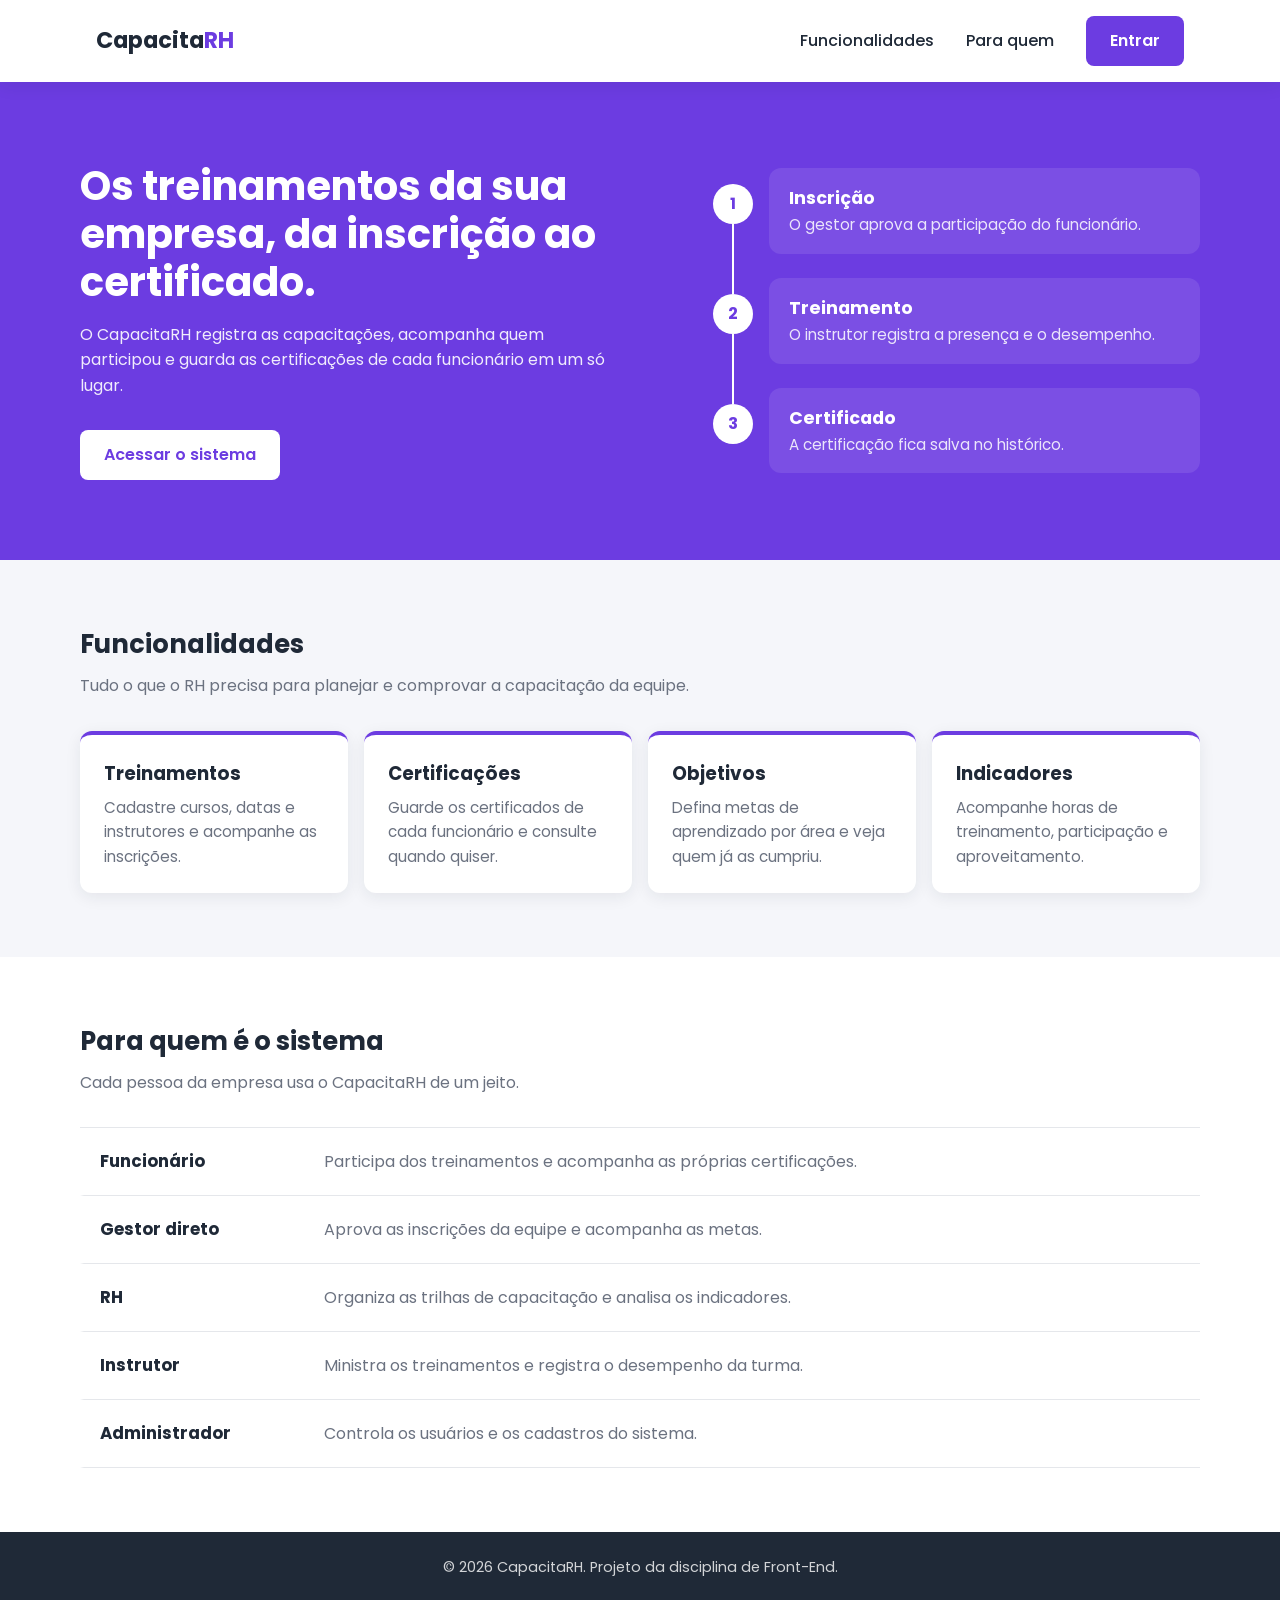
==== index.html @ 15e63d39 "feat: primeira sprint" ====
<!DOCTYPE html>
<html lang="pt-BR">
<head>
    <meta charset="UTF-8">
    <meta name="viewport" content="width=device-width, initial-scale=1.0">
    <title>CapacitaRH | Gestão de Treinamentos</title>
    <link rel="preconnect" href="https://fonts.googleapis.com">
    <link rel="preconnect" href="https://fonts.gstatic.com" crossorigin>
    <link href="https://fonts.googleapis.com/css2?family=Poppins:wght@400;500;600;700&display=swap" rel="stylesheet">

    <link rel="stylesheet" href="css/style.css">
</head>
<body>
    <header class="header">
        <div class="header__container">
            <a href="index.html" class="header__logo">Capacita<span>RH</span></a>

            <button class="header__toggle" id="menu-toggle" aria-label="Abrir menu" aria-expanded="false" aria-controls="menu">
                <span class="header__toggle-bar"></span>
                <span class="header__toggle-bar"></span>
                <span class="header__toggle-bar"></span>
            </button>

            <nav class="header__nav" id="menu">
                <ul class="header__list">
                    <li><a href="#funcionalidades" class="header__link">Funcionalidades</a></li>
                    <li><a href="#para-quem" class="header__link">Para quem</a></li>
                    <li><a href="login.html" class="btn btn--primary">Entrar</a></li>
                </ul>
            </nav>
        </div>
    </header>

    <main>
        <section class="hero">
            <div class="hero__container">
                <div class="hero__texto">
                    <h1 class="hero__titulo">Os treinamentos da sua empresa, da inscrição ao certificado.</h1>
                    <p class="hero__subtitulo">O CapacitaRH registra as capacitações, acompanha quem participou e guarda as certificações de cada funcionário em um só lugar.</p>
                    <a href="login.html" class="btn btn--claro">Acessar o sistema</a>
                </div>
                
                <ol class="trilha" aria-label="Etapas de uma capacitação">
                    <li class="trilha__etapa">
                        <strong class="trilha__nome">Inscrição</strong>
                        <span class="trilha__texto">O gestor aprova a participação do funcionário.</span>
                    </li>
                    <li class="trilha__etapa">
                        <strong class="trilha__nome">Treinamento</strong>
                        <span class="trilha__texto">O instrutor registra a presença e o desempenho.</span>
                    </li>
                    <li class="trilha__etapa">
                        <strong class="trilha__nome">Certificado</strong>
                        <span class="trilha__texto">A certificação fica salva no histórico.</span>
                    </li>
                </ol>
            </div>
        </section>

        <section class="secao" id="funcionalidades">
            <div class="secao__container">
                <h2 class="secao__titulo">Funcionalidades</h2>
                <p class="secao__descricao">Tudo o que o RH precisa para planejar e comprovar a capacitação da equipe.</p>

                <div class="cards">
                    <article class="card">
                        <h3 class="card__titulo">Treinamentos</h3>
                        <p class="card__texto">Cadastre cursos, datas e instrutores e acompanhe as inscrições.</p>
                    </article>

                    <article class="card">
                        <h3 class="card__titulo">Certificações</h3>
                        <p class="card__texto">Guarde os certificados de cada funcionário e consulte quando quiser.</p>
                    </article>

                    <article class="card">
                        <h3 class="card__titulo">Objetivos</h3>
                        <p class="card__texto">Defina metas de aprendizado por área e veja quem já as cumpriu.</p>
                    </article>
                    <article class="card">
                        <h3 class="card__titulo">Indicadores</h3>
                        <p class="card__texto">Acompanhe horas de treinamento, participação e aproveitamento.</p>
                    </article>
                </div>
            </div>
        </section>

        <section class="secao secao--branca" id="para-quem">
            <div class="secao__container">
                <h2 class="secao__titulo">Para quem é o sistema</h2>
                <p class="secao__descricao">Cada pessoa da empresa usa o CapacitaRH de um jeito.</p>

                <ul class="publico">
                    <li class="publico__item">
                        <h3 class="publico__nome">Funcionário</h3>
                        <p class="publico__papel">Participa dos treinamentos e acompanha as próprias certificações.</p>
                    </li>
                    <li class="publico__item">
                        <h3 class="publico__nome">Gestor direto</h3>
                        <p class="publico__papel">Aprova as inscrições da equipe e acompanha as metas.</p>
                    </li>
                    <li class="publico__item">
                        <h3 class="publico__nome">RH</h3>
                        <p class="publico__papel">Organiza as trilhas de capacitação e analisa os indicadores.</p>
                    </li>
                    <li class="publico__item">
                        <h3 class="publico__nome">Instrutor</h3>
                        <p class="publico__papel">Ministra os treinamentos e registra o desempenho da turma.</p>
                    </li>
                    <li class="publico__item">
                        <h3 class="publico__nome">Administrador</h3>
                        <p class="publico__papel">Controla os usuários e os cadastros do sistema.</p>
                    </li>
                </ul>
            </div>
        </section>
    </main>
    
    <footer class="footer">
        <p>&copy; <span id="ano">2026</span> CapacitaRH. Projeto da disciplina de Front-End.</p>
    </footer>

    <script src="js/index.js"></script>
</body>
</html>
---- css/style.css ----
/* =========================================
   CapacitaRH - Tela Inicial (index.css)
   ========================================= */

/* 1. VARIÁVEIS (identidade visual) */
:root {
  --cor-primaria: #6C3CE1;
  --cor-primaria-escura: #5528C4;
  --cor-primaria-clara: #EEE8FD;
  --cor-sucesso: #22C55E;
  --cor-perigo: #EF4444;
  --cor-fundo: #F5F6FA;
  --cor-texto: #1F2937;
  --cor-texto-suave: #6B7280;
  --cor-borda: #E5E7EB;
  --cor-branca: #FFFFFF;

  --fonte: 'Poppins', sans-serif;
  --raio-botao: 8px;
  --raio-card: 12px;
  --sombra: 0 4px 16px rgba(31, 41, 55, 0.08);
  --sombra-forte: 0 12px 28px rgba(108, 60, 225, 0.20);
  --transicao: 0.25s ease;
}

/* 2. RESET */
*,
*::before,
*::after {
  box-sizing: border-box;
  margin: 0;
  padding: 0;
}

html {
  scroll-behavior: smooth;
}

body {
  font-family: var(--fonte);
  color: var(--cor-texto);
  background-color: var(--cor-fundo);
  line-height: 1.6;
}

a {
  color: inherit;
  text-decoration: none;
}

ul,
ol {
  list-style: none;
}

/* 3. BOTÕES */
.btn {
  display: inline-block;
  padding: 12px 24px;
  border-radius: var(--raio-botao);
  font-weight: 600;
  transition: background-color var(--transicao), transform var(--transicao), box-shadow var(--transicao);
}

.btn:active {
  transform: scale(0.96);
}

.btn--primary {
  background-color: var(--cor-primaria);
  color: var(--cor-branca);
}

.btn--primary:hover {
  background-color: var(--cor-primaria-escura);
}

.btn--claro {
  background-color: var(--cor-branca);
  color: var(--cor-primaria);
}

.btn--claro:hover {
  background-color: var(--cor-primaria-clara);
  box-shadow: 0 8px 20px rgba(0, 0, 0, 0.20);
}

/* Contorno visível ao navegar pelo teclado (Tab) */
:focus-visible {
  outline: 3px solid var(--cor-primaria);
  outline-offset: 3px;
}

/* 4. CABEÇALHO */
.header {
  position: sticky;
  top: 0;
  z-index: 10;
  background-color: var(--cor-branca);
  box-shadow: var(--sombra);
}

.header__container {
  position: relative;
  max-width: 1120px;
  margin: 0 auto;
  padding: 16px;
  display: flex;
  align-items: center;
  justify-content: space-between;
}

.header__logo {
  font-size: 1.4rem;
  font-weight: 700;
}

.header__logo span {
  color: var(--cor-primaria);
}

.header__toggle {
  display: flex;
  flex-direction: column;
  gap: 5px;
  padding: 8px;
  background: none;
  border: none;
  border-radius: var(--raio-botao);
  cursor: pointer;
  transition: background-color var(--transicao);
}

.header__toggle:hover {
  background-color: var(--cor-primaria-clara);
}

.header__toggle-bar {
  width: 24px;
  height: 3px;
  background-color: var(--cor-texto);
  border-radius: 2px;
}

/* No celular o menu fica escondido (altura 0) */
.header__nav {
  position: absolute;
  top: 100%;
  left: 0;
  right: 0;
  background-color: var(--cor-branca);
  max-height: 0;
  overflow: hidden;
  transition: max-height 0.35s ease;
}

/* Classe colocada pelo JavaScript para abrir o menu */
.header__nav--aberto {
  max-height: 300px;
  box-shadow: var(--sombra);
}

.header__list {
  display: flex;
  flex-direction: column;
  align-items: flex-start;
  gap: 8px;
  padding: 16px;
}

.header__link {
  position: relative;
  display: inline-block;
  padding: 8px 0;
  font-weight: 500;
  transition: color var(--transicao);
}

/* Linha embaixo do link, começa "encolhida" */
.header__link::after {
  content: '';
  position: absolute;
  left: 0;
  bottom: 4px;
  width: 100%;
  height: 2px;
  background-color: var(--cor-primaria);
  transform: scaleX(0);
  transform-origin: left;
  transition: transform var(--transicao);
}

.header__link:hover {
  color: var(--cor-primaria);
}

.header__link:hover::after {
  transform: scaleX(1);
}

/* 5. HERO */
.hero {
  background-color: var(--cor-primaria);
  color: var(--cor-branca);
  padding: 56px 16px;
}

.hero__container {
  max-width: 1120px;
  margin: 0 auto;
  display: grid;
  gap: 48px;
}

.hero__texto {
  animation: surgir 0.7s ease both;
}

.hero__titulo {
  font-size: 1.9rem;
  line-height: 1.2;
  margin-bottom: 16px;
}

.hero__subtitulo {
  max-width: 34em;
  margin-bottom: 32px;
  opacity: 0.9;
}

.hero :focus-visible {
  outline-color: var(--cor-branca);
}

/* Trilha: as 3 etapas de uma capacitação */
.trilha {
  display: flex;
  flex-direction: column;
  gap: 24px;
  padding-left: 56px;
  counter-reset: etapa;
}

.trilha__etapa {
  position: relative;
  counter-increment: etapa;
  padding: 16px 20px;
  background-color: rgba(255, 255, 255, 0.1);
  border-radius: var(--raio-card);
  transition: background-color var(--transicao);
}

.trilha__etapa:hover {
  background-color: rgba(255, 255, 255, 0.2);
}

/* Círculo com o número da etapa (1, 2, 3) */
.trilha__etapa::before {
  content: counter(etapa);
  position: absolute;
  left: -56px;
  top: 16px;
  width: 40px;
  height: 40px;
  border-radius: 50%;
  background-color: var(--cor-branca);
  color: var(--cor-primaria);
  font-weight: 700;
  display: flex;
  align-items: center;
  justify-content: center;
  transition: transform var(--transicao);
}

.trilha__etapa:hover::before {
  transform: scale(1.15);
}

/* Linha que liga um círculo ao próximo (a última etapa não tem) */
.trilha__etapa:not(:last-child)::after {
  content: '';
  position: absolute;
  left: -37px;
  top: 56px;
  bottom: -40px;
  width: 2px;
  background-color: var(--cor-branca);
  transform-origin: top;
  animation: preencher 0.6s ease 0.6s both;
}

.trilha__etapa:nth-child(2)::after {
  animation-delay: 1.2s;
}

.trilha__nome {
  display: block;
  font-size: 1.1rem;
}

.trilha__texto {
  font-size: 0.95rem;
  opacity: 0.85;
}

/* 6. SEÇÕES */
.secao {
  padding: 64px 16px;
  scroll-margin-top: 72px;
}

.secao--branca {
  background-color: var(--cor-branca);
}

.secao__container {
  max-width: 1120px;
  margin: 0 auto;
}

.secao__titulo {
  font-size: 1.6rem;
  margin-bottom: 8px;
}

.secao__descricao {
  max-width: 40em;
  margin-bottom: 32px;
  color: var(--cor-texto-suave);
}

/* 7. CARDS (Funcionalidades) */
.cards {
  display: grid;
  grid-template-columns: 1fr;
  gap: 16px;
}

.card {
  padding: 24px;
  background-color: var(--cor-branca);
  border-top: 4px solid var(--cor-primaria);
  border-radius: var(--raio-card);
  box-shadow: var(--sombra);
  transition: transform var(--transicao), box-shadow var(--transicao);
}

.card:hover {
  transform: translateY(-6px);
  box-shadow: var(--sombra-forte);
}

.card__titulo {
  font-size: 1.15rem;
  margin-bottom: 8px;
  transition: color var(--transicao);
}

.card:hover .card__titulo {
  color: var(--cor-primaria);
}

.card__texto {
  font-size: 0.95rem;
  color: var(--cor-texto-suave);
}

/* 8. PARA QUEM (lista de atores) */
.publico {
  border-top: 1px solid var(--cor-borda);
}

.publico__item {
  display: grid;
  gap: 4px;
  padding: 20px 16px;
  border-bottom: 1px solid var(--cor-borda);
  border-left: 4px solid transparent;
  transition: background-color var(--transicao), border-color var(--transicao);
}

.publico__item:hover {
  background-color: var(--cor-primaria-clara);
  border-left-color: var(--cor-primaria);
}

.publico__nome {
  font-size: 1.05rem;
}

.publico__papel {
  color: var(--cor-texto-suave);
}

/* 9. RODAPÉ */
.footer {
  padding: 24px 16px;
  background-color: var(--cor-texto);
  color: rgba(255, 255, 255, 0.8);
  text-align: center;
  font-size: 0.9rem;
}

/* 10. ANIMAÇÕES */
@keyframes surgir {
  from {
    opacity: 0;
    transform: translateY(24px);
  }
  to {
    opacity: 1;
    transform: translateY(0);
  }
}

@keyframes preencher {
  from {
    transform: scaleY(0);
  }
  to {
    transform: scaleY(1);
  }
}

/* 11. RESPONSIVIDADE (mobile-first) */

/* Tablet: a partir de 768px */
@media (min-width: 768px) {
  .header__toggle {
    display: none;
  }

  .header__nav {
    position: static;
    max-height: none;
    overflow: visible;
  }

  .header__list {
    flex-direction: row;
    align-items: center;
    gap: 32px;
    padding: 0;
  }

  .hero {
    padding: 80px 24px;
  }

  .hero__titulo {
    font-size: 2.5rem;
  }

  .cards {
    grid-template-columns: repeat(2, 1fr);
  }

  .publico__item {
    grid-template-columns: 220px 1fr;
    align-items: center;
  }
}

/* Desktop: a partir de 1024px */
@media (min-width: 1024px) {
  .hero__container {
    grid-template-columns: 1.2fr 1fr;
    align-items: center;
  }

  .cards {
    grid-template-columns: repeat(4, 1fr);
  }
}

/* Quem pediu menos movimento no sistema operacional */
@media (prefers-reduced-motion: reduce) {
  *,
  *::before,
  *::after {
    animation: none !important;
    transition: none !important;
  }

  html {
    scroll-behavior: auto;
  }
}
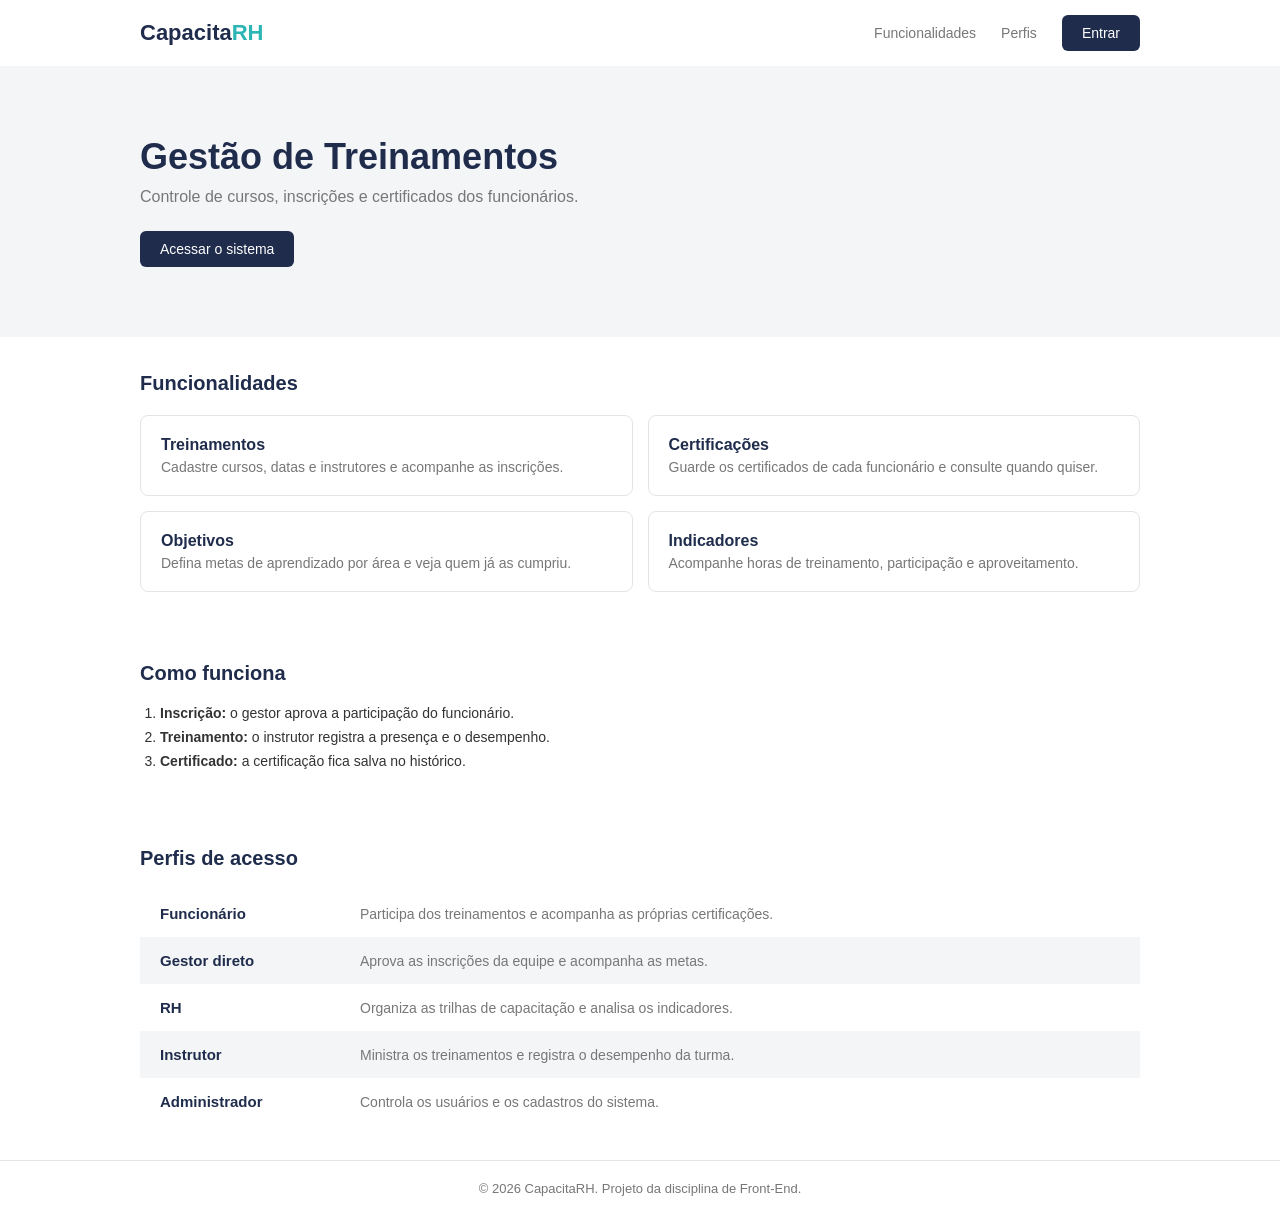
==== commit e2c28c3a: "feat: novo visual" ====
--- a/index.html
+++ b/index.html
@@ -4,122 +4,113 @@
     <meta charset="UTF-8">
     <meta name="viewport" content="width=device-width, initial-scale=1.0">
     <title>CapacitaRH | Gestão de Treinamentos</title>
-    <link rel="preconnect" href="https://fonts.googleapis.com">
-    <link rel="preconnect" href="https://fonts.gstatic.com" crossorigin>
-    <link href="https://fonts.googleapis.com/css2?family=Poppins:wght@400;500;600;700&display=swap" rel="stylesheet">
 
-    <link rel="stylesheet" href="css/style.css">
+    <link rel="stylesheet" href="css/index.css">
 </head>
 <body>
-    <header class="header">
-        <div class="header__container">
-            <a href="index.html" class="header__logo">Capacita<span>RH</span></a>
+    <header class="cabecalho">
+        <div class="container">
+            <a href="index.html" class="logo">Capacita<span>RH</span></a>
 
-            <button class="header__toggle" id="menu-toggle" aria-label="Abrir menu" aria-expanded="false" aria-controls="menu">
-                <span class="header__toggle-bar"></span>
-                <span class="header__toggle-bar"></span>
-                <span class="header__toggle-bar"></span>
+            <button class="botao-menu" id="menu-toggle" aria-label="Abrir menu" aria-expanded="false" aria-controls="menu">
+                <span class="barra"></span>
+                <span class="barra"></span>
+                <span class="barra"></span>
             </button>
 
-            <nav class="header__nav" id="menu">
-                <ul class="header__list">
-                    <li><a href="#funcionalidades" class="header__link">Funcionalidades</a></li>
-                    <li><a href="#para-quem" class="header__link">Para quem</a></li>
-                    <li><a href="login.html" class="btn btn--primary">Entrar</a></li>
+            <nav class="menu" id="menu">
+                <ul>
+                    <li><a href="#funcionalidades" class="link">Funcionalidades</a></li>
+                    <li><a href="#perfis" class="link">Perfis</a></li>
+                    <li><a href="login.html" class="botao">Entrar</a></li>
                 </ul>
             </nav>
         </div>
     </header>
 
     <main>
-        <section class="hero">
-            <div class="hero__container">
-                <div class="hero__texto">
-                    <h1 class="hero__titulo">Os treinamentos da sua empresa, da inscrição ao certificado.</h1>
-                    <p class="hero__subtitulo">O CapacitaRH registra as capacitações, acompanha quem participou e guarda as certificações de cada funcionário em um só lugar.</p>
-                    <a href="login.html" class="btn btn--claro">Acessar o sistema</a>
+        <section class="abertura">
+            <div class="container">
+                <h1>Gestão de Treinamentos</h1>
+                <p>Controle de cursos, inscrições e certificados dos funcionários.</p>
+                <a href="login.html" class="botao">Acessar o sistema</a>
+            </div>
+        </section>
+
+        <section class="secao" id="funcionalidades">
+            <div class="container">
+                <h2>Funcionalidades</h2>
+
+                <div class="funcionalidades">
+                    <div class="item">
+                        <h3>Treinamentos</h3>
+                        <p>Cadastre cursos, datas e instrutores e acompanhe as inscrições.</p>
+                    </div>
+
+                    <div class="item">
+                        <h3>Certificações</h3>
+                        <p>Guarde os certificados de cada funcionário e consulte quando quiser.</p>
+                    </div>
+
+                    <div class="item">
+                        <h3>Objetivos</h3>
+                        <p>Defina metas de aprendizado por área e veja quem já as cumpriu.</p>
+                    </div>
+
+                    <div class="item">
+                        <h3>Indicadores</h3>
+                        <p>Acompanhe horas de treinamento, participação e aproveitamento.</p>
+                    </div>
                 </div>
-                
-                <ol class="trilha" aria-label="Etapas de uma capacitação">
-                    <li class="trilha__etapa">
-                        <strong class="trilha__nome">Inscrição</strong>
-                        <span class="trilha__texto">O gestor aprova a participação do funcionário.</span>
-                    </li>
-                    <li class="trilha__etapa">
-                        <strong class="trilha__nome">Treinamento</strong>
-                        <span class="trilha__texto">O instrutor registra a presença e o desempenho.</span>
-                    </li>
-                    <li class="trilha__etapa">
-                        <strong class="trilha__nome">Certificado</strong>
-                        <span class="trilha__texto">A certificação fica salva no histórico.</span>
-                    </li>
+            </div>
+        </section>
+
+        <section class="secao" id="como-funciona">
+            <div class="container">
+                <h2>Como funciona</h2>
+
+                <ol class="passos">
+                    <li><strong>Inscrição:</strong> o gestor aprova a participação do funcionário.</li>
+                    <li><strong>Treinamento:</strong> o instrutor registra a presença e o desempenho.</li>
+                    <li><strong>Certificado:</strong> a certificação fica salva no histórico.</li>
                 </ol>
             </div>
         </section>
 
-        <section class="secao" id="funcionalidades">
-            <div class="secao__container">
-                <h2 class="secao__titulo">Funcionalidades</h2>
-                <p class="secao__descricao">Tudo o que o RH precisa para planejar e comprovar a capacitação da equipe.</p>
+        <section class="secao" id="perfis">
+            <div class="container">
+                <h2>Perfis de acesso</h2>
 
-                <div class="cards">
-                    <article class="card">
-                        <h3 class="card__titulo">Treinamentos</h3>
-                        <p class="card__texto">Cadastre cursos, datas e instrutores e acompanhe as inscrições.</p>
-                    </article>
-
-                    <article class="card">
-                        <h3 class="card__titulo">Certificações</h3>
-                        <p class="card__texto">Guarde os certificados de cada funcionário e consulte quando quiser.</p>
-                    </article>
-
-                    <article class="card">
-                        <h3 class="card__titulo">Objetivos</h3>
-                        <p class="card__texto">Defina metas de aprendizado por área e veja quem já as cumpriu.</p>
-                    </article>
-                    <article class="card">
-                        <h3 class="card__titulo">Indicadores</h3>
-                        <p class="card__texto">Acompanhe horas de treinamento, participação e aproveitamento.</p>
-                    </article>
-                </div>
-            </div>
-        </section>
-
-        <section class="secao secao--branca" id="para-quem">
-            <div class="secao__container">
-                <h2 class="secao__titulo">Para quem é o sistema</h2>
-                <p class="secao__descricao">Cada pessoa da empresa usa o CapacitaRH de um jeito.</p>
-
-                <ul class="publico">
-                    <li class="publico__item">
-                        <h3 class="publico__nome">Funcionário</h3>
-                        <p class="publico__papel">Participa dos treinamentos e acompanha as próprias certificações.</p>
+                <ul class="perfis">
+                    <li>
+                        <h3>Funcionário</h3>
+                        <p>Participa dos treinamentos e acompanha as próprias certificações.</p>
                     </li>
-                    <li class="publico__item">
-                        <h3 class="publico__nome">Gestor direto</h3>
-                        <p class="publico__papel">Aprova as inscrições da equipe e acompanha as metas.</p>
+                    <li>
+                        <h3>Gestor direto</h3>
+                        <p>Aprova as inscrições da equipe e acompanha as metas.</p>
                     </li>
-                    <li class="publico__item">
-                        <h3 class="publico__nome">RH</h3>
-                        <p class="publico__papel">Organiza as trilhas de capacitação e analisa os indicadores.</p>
+                    <li>
+                        <h3>RH</h3>
+                        <p>Organiza as trilhas de capacitação e analisa os indicadores.</p>
                     </li>
-                    <li class="publico__item">
-                        <h3 class="publico__nome">Instrutor</h3>
-                        <p class="publico__papel">Ministra os treinamentos e registra o desempenho da turma.</p>
+                    <li>
+                        <h3>Instrutor</h3>
+                        <p>Ministra os treinamentos e registra o desempenho da turma.</p>
                     </li>
-                    <li class="publico__item">
-                        <h3 class="publico__nome">Administrador</h3>
-                        <p class="publico__papel">Controla os usuários e os cadastros do sistema.</p>
+                    <li>
+                        <h3>Administrador</h3>
+                        <p>Controla os usuários e os cadastros do sistema.</p>
                     </li>
                 </ul>
             </div>
         </section>
     </main>
-    
-    <footer class="footer">
+
+    <footer>
         <p>&copy; <span id="ano">2026</span> CapacitaRH. Projeto da disciplina de Front-End.</p>
     </footer>
 
     <script src="js/index.js"></script>
 </body>
-</html>+</html>
--- a/css/index.css
+++ b/css/index.css
@@ -0,0 +1,236 @@
+/* Tela inicial - CapacitaRH */
+
+* {
+  margin: 0;
+  padding: 0;
+  box-sizing: border-box;
+}
+
+body {
+  font-family: Arial, sans-serif;
+  font-size: 14px;
+  color: #333;
+  background-color: white;
+}
+
+a {
+  color: inherit;
+  text-decoration: none;
+}
+
+ul {
+  list-style: none;
+}
+
+.container {
+  max-width: 1000px;
+  margin: 0 auto;
+}
+
+.botao {
+  display: inline-block;
+  padding: 10px 20px;
+  border-radius: 6px;
+  background-color: #1f2c4c;
+  color: white;
+}
+
+.botao:hover {
+  background-color: #33446b;
+}
+
+/* cabeçalho */
+.cabecalho {
+  padding: 15px 20px;
+}
+
+.cabecalho .container {
+  display: flex;
+  flex-wrap: wrap;
+  justify-content: space-between;
+  align-items: center;
+}
+
+.logo {
+  font-size: 22px;
+  font-weight: bold;
+  color: #1f2c4c;
+}
+
+.logo span {
+  color: #2bb5b5;
+}
+
+.botao-menu {
+  padding: 5px;
+  background: none;
+  border: none;
+  cursor: pointer;
+}
+
+.barra {
+  display: block;
+  width: 22px;
+  height: 3px;
+  margin: 4px 0;
+  background-color: #1f2c4c;
+}
+
+/* no celular o menu começa escondido */
+.menu {
+  display: none;
+  width: 100%;
+}
+
+.menu.aberto {
+  display: block;
+}
+
+.menu ul {
+  padding-top: 15px;
+}
+
+.menu li {
+  margin-bottom: 10px;
+}
+
+.link {
+  color: #777;
+}
+
+.link:hover {
+  color: #1f2c4c;
+}
+
+/* abertura */
+.abertura {
+  padding: 50px 20px;
+  background-color: #f4f5f7;
+}
+
+.abertura h1 {
+  margin-bottom: 10px;
+  font-size: 30px;
+  color: #1f2c4c;
+}
+
+.abertura p {
+  margin-bottom: 25px;
+  font-size: 16px;
+  color: #777;
+}
+
+/* seções */
+.secao {
+  padding: 35px 20px;
+}
+
+.secao h2 {
+  margin-bottom: 20px;
+  font-size: 20px;
+  color: #1f2c4c;
+}
+
+/* funcionalidades */
+.funcionalidades {
+  display: grid;
+  gap: 15px;
+}
+
+.item {
+  padding: 20px;
+  border: 1px solid #e2e4e8;
+  border-radius: 8px;
+}
+
+.item:hover {
+  background-color: #f4f5f7;
+}
+
+.item h3 {
+  margin-bottom: 5px;
+  font-size: 16px;
+  color: #1f2c4c;
+}
+
+.item p {
+  color: #777;
+}
+
+/* como funciona */
+.passos {
+  list-style: decimal;
+  padding-left: 20px;
+}
+
+.passos li {
+  margin-bottom: 8px;
+}
+
+/* perfis: linhas zebradas, igual à tabela */
+.perfis li {
+  padding: 15px 20px;
+}
+
+.perfis li:nth-child(even) {
+  background-color: #f4f5f7;
+}
+
+.perfis h3 {
+  font-size: 15px;
+  color: #1f2c4c;
+}
+
+.perfis p {
+  color: #777;
+}
+
+/* rodapé */
+footer {
+  padding: 20px;
+  border-top: 1px solid #e2e4e8;
+  color: #777;
+  font-size: 13px;
+  text-align: center;
+}
+
+/* tablet e computador */
+@media (min-width: 768px) {
+  .botao-menu {
+    display: none;
+  }
+
+  .menu {
+    display: block;
+    width: auto;
+  }
+
+  .menu ul {
+    display: flex;
+    align-items: center;
+    gap: 25px;
+    padding-top: 0;
+  }
+
+  .menu li {
+    margin-bottom: 0;
+  }
+
+  .abertura {
+    padding: 70px 20px;
+  }
+
+  .abertura h1 {
+    font-size: 36px;
+  }
+
+  .funcionalidades {
+    grid-template-columns: 1fr 1fr;
+  }
+
+  .perfis li {
+    display: grid;
+    grid-template-columns: 200px 1fr;
+    align-items: center;
+  }
+}
